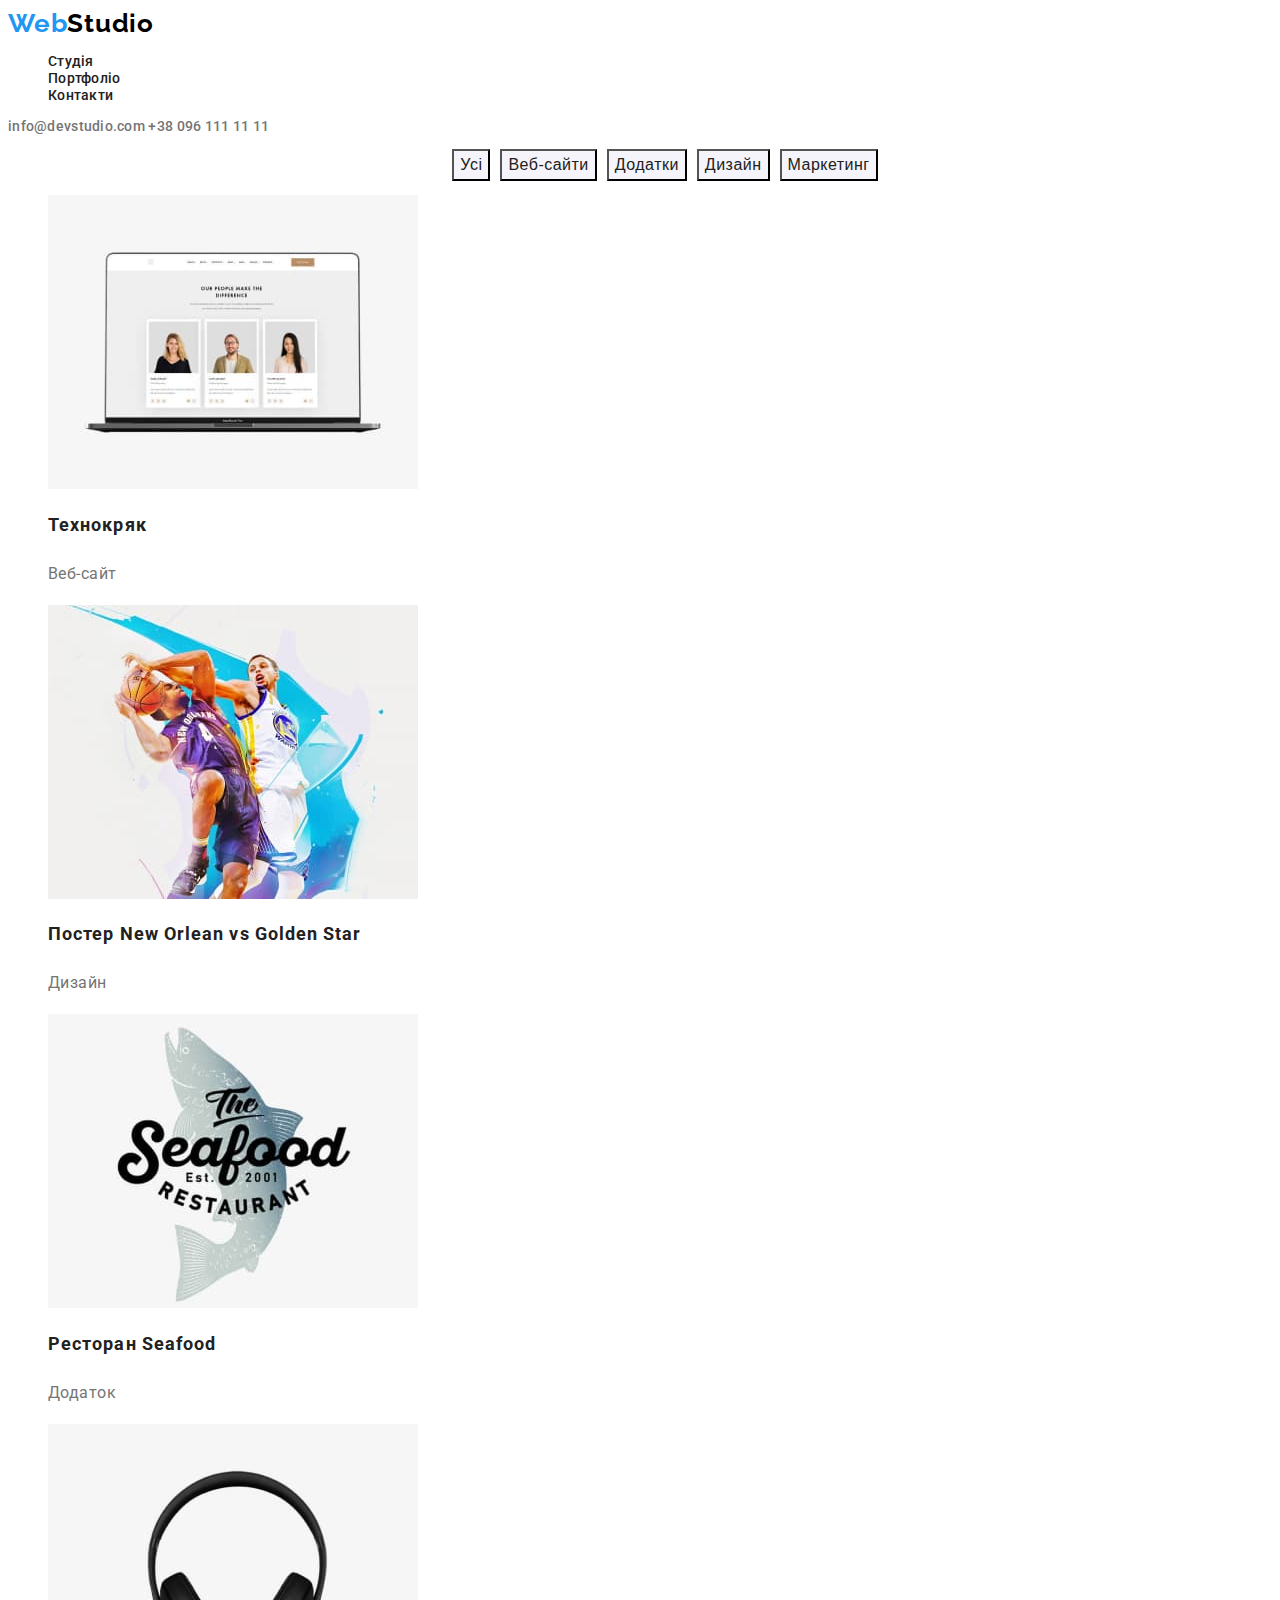
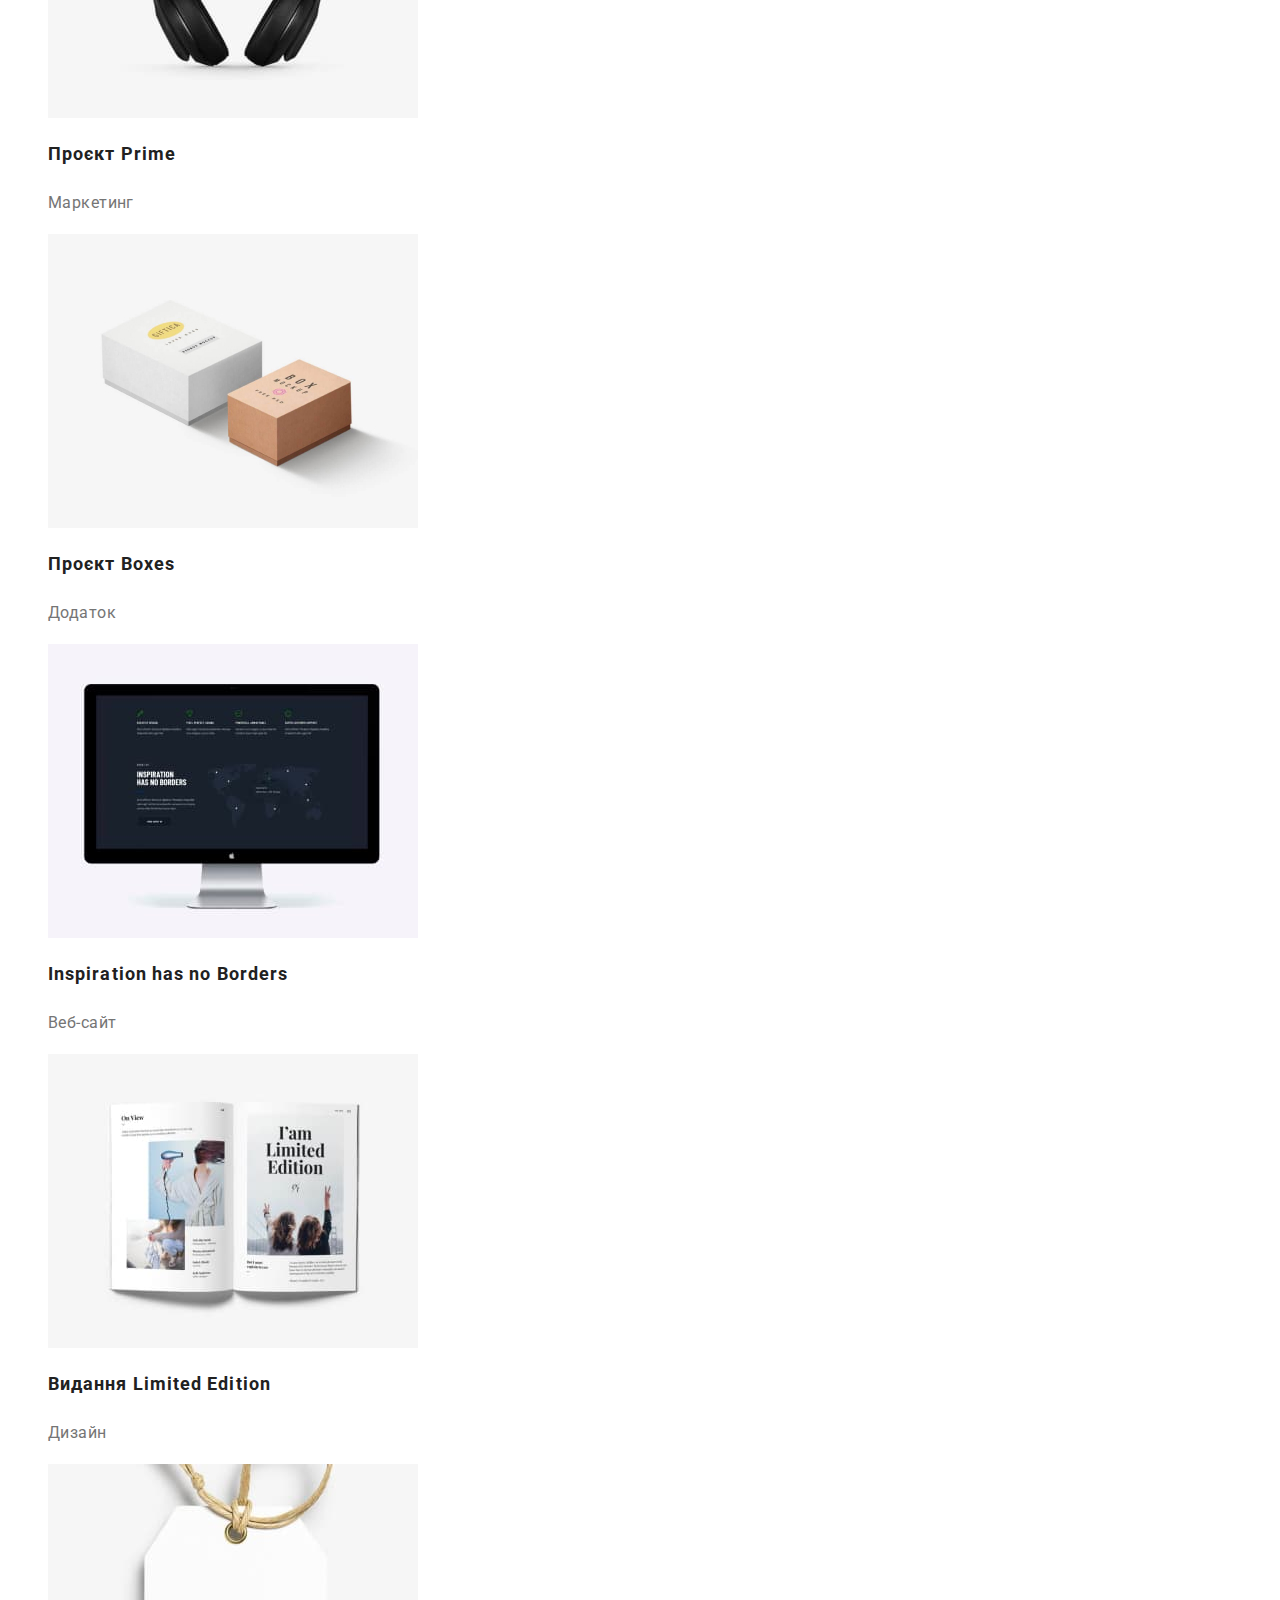
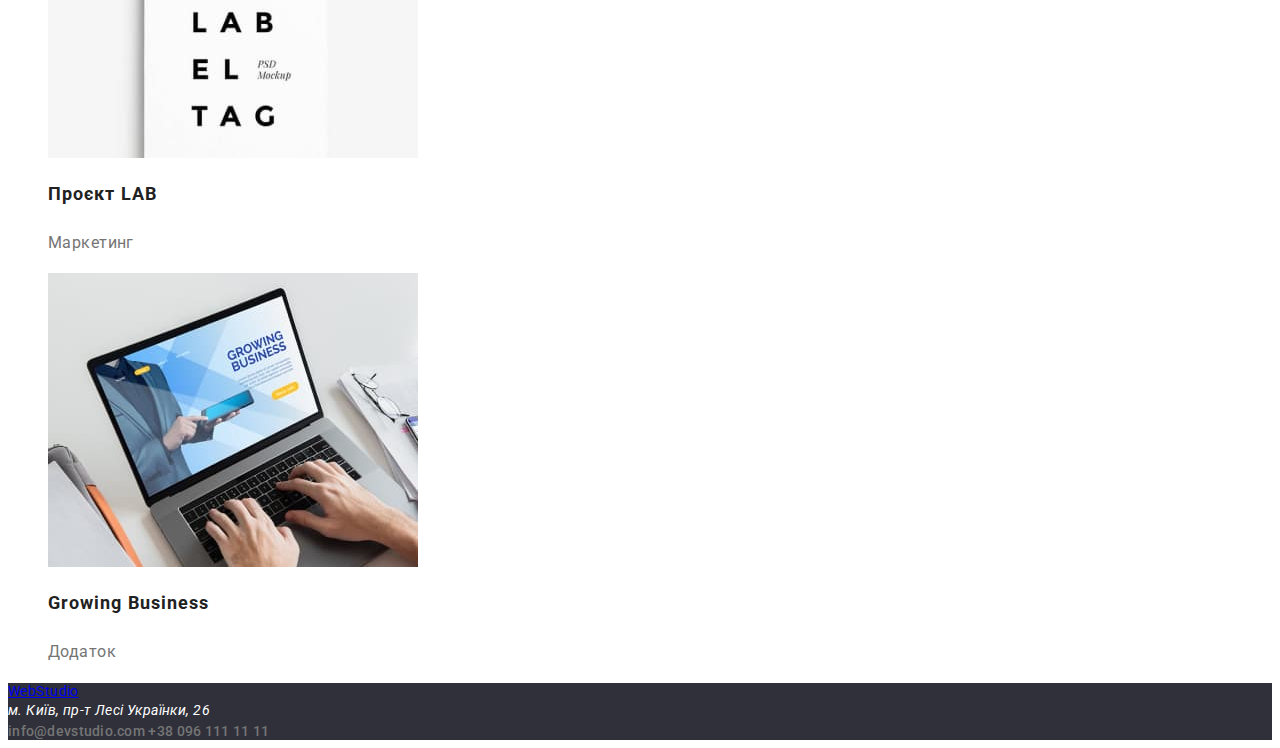
==== portfolio.html @ be431f07 "Update portfolio.html" ====
<!DOCTYPE html>
<html lang="en">
<head>
    <meta charset="UTF-8">
    <meta http-equiv="X-UA-Compatible" content="IE=edge">
    <meta name="viewport" content="width=device-width, initial-scale=1.0">
    <title>WebStudio</title>
    <link rel="preconnect" href="https://fonts.googleapis.com">
    <link rel="preconnect" href="https://fonts.gstatic.com" crossorigin>
    <link
        href="https://fonts.googleapis.com/css2?family=Montserrat:wght@400;700&family=Raleway:wght@700&family=Roboto:wght@400;500;700;900&display=swap"
        rel="stylesheet">
    <link rel="stylesheet" href="styles/styles.css">
</head>

<body>
    <!-- Header -->
    
<header>

    <a href="/" class="link"><span class="logo-web">Web</span><span class="logo-studio">Studio</span></a>

    <nav class="header-nav">
        <ul class="header-list list">
            <li class="header-item">
                <a class="header-link link" href="/">Студія</a>
            </li>
            <li class="header-item">
                <a class="header-link link" href="/goit-markup-hw-02/portfolio.html">Портфоліо</a>
            </li>
            <li class="header-item">
                <a class="header-link link" href="">Контакти</a>
            </li>
        </ul>
    </nav>

    <a class="header-mail link" href="mailto:info@devstudio.com">info@devstudio.com</a>
    <a class="header-tel link" href="tel:+380961111111">+38 096 111 11 11</a>

</header>
    
    <!-- Main -->
    
    <!-- Buttons -->
    
    <section >
        <ul class="list portfolio-buttons-list">
            <li>
                <button class="portfolio-bt" type="button">Усі</button>
            </li>
            <li>
                <button class="portfolio-bt" type="button">Веб-сайти</button>
            </li>
            <li>
                <button class="portfolio-bt" type="button">Додатки</button>
            </li>
            <li>
                <button class="portfolio-bt" type="button">Дизайн</button>
            </li>
            <li>
                <button class="portfolio-bt" type="button">Маркетинг</button>
            </li>
        </ul>
    
        <!-- Portfolio -->
    
        <ul class="portfolio-list">
            <li class="portfolio-item list">
                <a class="portfolio-link link" href="">
                    <img class="portfolio-img" src="img/technokryak.jpg" alt="технокряк" width="370" height="294">
                    <h2 class="portfolio-h2">Технокряк</h2>
                    <p class="portfolio-txt">Веб-сайт</p>
                </a>
            </li>
            <li class="portfolio-item list">
                <a class="portfolio-link link" href="">
                    <img class="portfolio-img" src="img/neworlean.jpg" alt="орлеан" width="370" height="294">
                    <h2 class="portfolio-h2">Постер New Orlean vs Golden Star</h2>
                    <p class="portfolio-txt" >Дизайн</p>
                </a>
            </li>
            <li class="portfolio-item list">
                <a class="portfolio-link link" href="">
                    <img class="portfolio-img" src="img/seafood.jpg" alt="їжа" width="370" height="294">
                    <h2 class="portfolio-h2">Ресторан Seafood</h2>
                    <p class="portfolio-txt">Додаток</p>
                </a>
            </li>
            <li class="portfolio-item list">
                <a class="portfolio-link link" href="">
                    <img class="portfolio-img" src="img/headset.jpg" alt="навушники" width="370" height="294">
                    <h2 class="portfolio-h2">Проєкт Prime</h2>
                    <p class="portfolio-txt">Маркетинг</p>
                </a>
            </li>
            <li class="portfolio-item list">
                <a class="portfolio-link link" href="">
                    <img class="portfolio-img" src="img/boxes.jpg" alt="коробки" width="370" height="294">
                    <h2 class="portfolio-h2">Проєкт Boxes</h2>
                    <p class="portfolio-txt">Додаток</p>
                </a>
            </li>
            <li class="portfolio-item list">
                <a class="portfolio-link link" href="">
                    <img class="portfolio-img" src="img/insperation.jpg" alt="натхнення" width="370" height="294">
                    <h2 class="portfolio-h2">Inspiration has no Borders</h2>
                    <p class="portfolio-txt">Веб-сайт</p>
                </a>
            </li>
            <li class="portfolio-item list">
                <a class="portfolio-link link" href="">
                    <img class="portfolio-img" src="img/limitededition.jpg" alt="видавництво" width="370" height="294">
                    <h2 class="portfolio-h2">Видання Limited Edition</h2>
                    <p class="portfolio-txt">Дизайн</p>
                </a>
            </li>
            <li class="portfolio-item list">
                <a class="portfolio-link link" href="">
                    <img class="portfolio-img" src="img/projectlab.jpg" alt="лаб" width="370" height="294">
                    <h2 class="portfolio-h2">Проєкт LAB</h2>
                    <p class="portfolio-txt">Маркетинг</p>
                </a>
            </li>
            <li class="portfolio-item list">
                <a class="portfolio-link link" href="">
                    <img class="portfolio-img" src="img/growingbusiness.jpg" alt="бізнес" width="370" height="294">
                    <h2 class="portfolio-h2">Growing Business</h2>
                    <p class="portfolio-txt">Додаток</p>
                </a>
            </li>
        </ul>
    
    </section>
    
    <!--Footer-->
    
<footer class="info-ft">
    <div>
        <a href="/">WebStudio</a>

        <address class="address-ft">м. Київ, пр-т Лесі Українки, 26</address>

        <a class="header-mail link" href="mailto:info@devstudio.com">info@devstudio.com</a>

        <a class="header-tel link" href="tel:+380961111111">+38 096 111 11 11</a>
    </div>
</footer>
    
</body>
</html>
---- styles/styles.css ----
/*------------------------------BODY------------------------------*/

body {font-family: "Roboto" , sans-serif;
font-size: 14px;
letter-spacing: 0.03em;
}

/*------------------------------GLOBAL------------------------------*/

.list {list-style: none;}

.link {text-decoration: none;}

/*------------------------------HEADER------------------------------*/


.logo-web {
    color: #2196F3;
    font-family: 'Raleway';
    font-style: normal;
    font-weight: 700;
    font-size: 26px;
    line-height: 1.19;
    letter-spacing: 0.03em;}
    
.logo-studio {
    font-family: 'Raleway';
    font-style: normal;
    font-weight: 700;
    font-size: 26px;
    line-height: 1.19;
    letter-spacing: 0.03em;
    color: #000000;
}

.header-link {  
    font-weight: 500;
    line-height: 1.14;
    letter-spacing: 0.02em;
    color: #212121;
}

.header-link:hover , .header-link:focus {color: #2196F3;}


.header-mail {
    font-weight: 500;
    line-height: 1.14;
    letter-spacing: 0.02em;
    color: #757575;
}

.header-mail:hover , .header-tel:hover {color: #2196F3; }



.header-tel {
    font-weight: 500;
    line-height: 1.14;
    letter-spacing: 0.02em;
    color: #757575;
}

.header-mail:focus, .header-tel:focus {color: #2196F3;}

/*------------------------------HERO------------------------------*/

.hero , .info-ft {background-color: #2F303A;}

.hero-h1 {
    font-weight: 900;
    font-size: 44px;
    line-height: 1.45;
    text-align: center;
    letter-spacing: 0.06em;
    text-transform: uppercase;
    color: #FFFFFF;
}

.hero-bt {
    background-color:#2196F3 ;
    margin: 0 auto;
    display: block;
    font-weight: 700;
    font-size: 16px;
    line-height: 1.8;
    letter-spacing: 0.06em;
    color: #FFFFFF;
}

/*------------------------------MAIN CONTENT------------------------------*/

.skills-list {list-style: none;}

.skills-h3 {
    font-weight: 700;
    line-height: 1.14;
    text-transform: uppercase;
    color: #212121;
}

.skills-p {
    font-weight: 400;
    line-height: 1.71;
    color: #757575;
}
    /*--------------ABOUT---------------*/

.about-h2 {
    font-weight: 700;
    font-size: 36px;
    line-height: 1.16;
    text-align: center;
    color: #212121;
}

/*------------------------------TEAM------------------------------*/

.team-h2 {
    font-weight: 700;
    font-size: 36px;
    line-height: 1.16;
    text-align: center;
    color: #212121;
} 

.team-h3 {
    font-weight: 500;
    font-size: 16px;
    line-height: 1.18;
    color: #212121;
}
.team-p {
    font-weight: 400;
    font-size: 16px;
    line-height: 1.18;
    color: #757575;}

/*------------------------------FOOTER------------------------------*/

 .address-ft {
    font-weight: 400;
    line-height: 1.71;
    color: #FFFFFF;}

/*------------------------------PORTFOLIO BUTTONS------------------------------*/

.portfolio-buttons-list {
    display: flex;
    flex-direction: row;
    justify-content: center;}

.portfolio-bt {
    background-color: #F5F4FA;
    margin-left: 10px;

    font-weight: 500;
    font-size: 16px;
    line-height: 1.62;
    text-align: center;
    letter-spacing: 0.03em;
    color: #212121;}

.portfolio-bt:focus {
    color: #FFFFFF;
    background-color: #2196F3}

.portfolio-bt:hover {color: #FFFFFF;
    background-color: #2196F3}



/*------------------------------PORTFOLIO------------------------------*/
.portfolio-h2 {
    font-weight: 700;
    font-size: 18px;
    line-height:2;
    letter-spacing: 0.06em;
    color: #212121;}
    
.portfolio-txt {

    font-weight: 400;
    font-size: 16px;
    line-height: 1.87;
    color: #757575;}
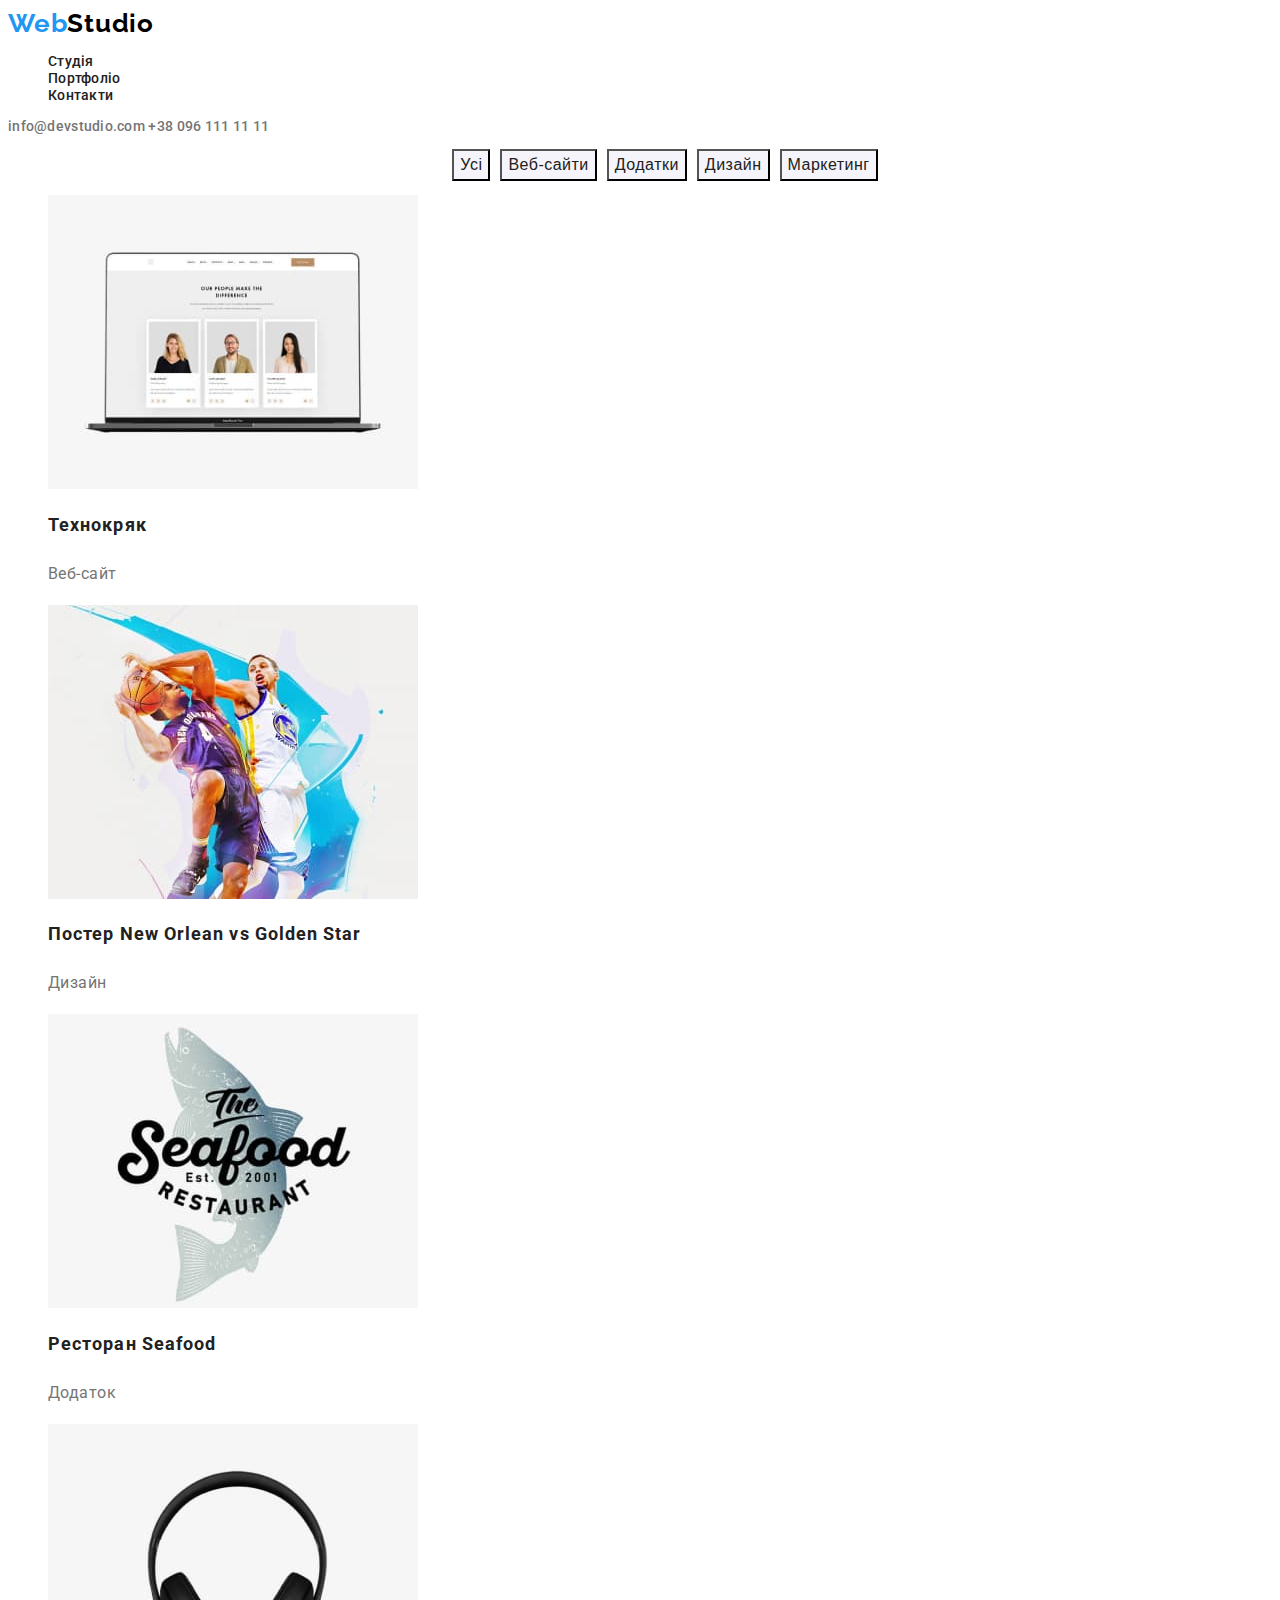
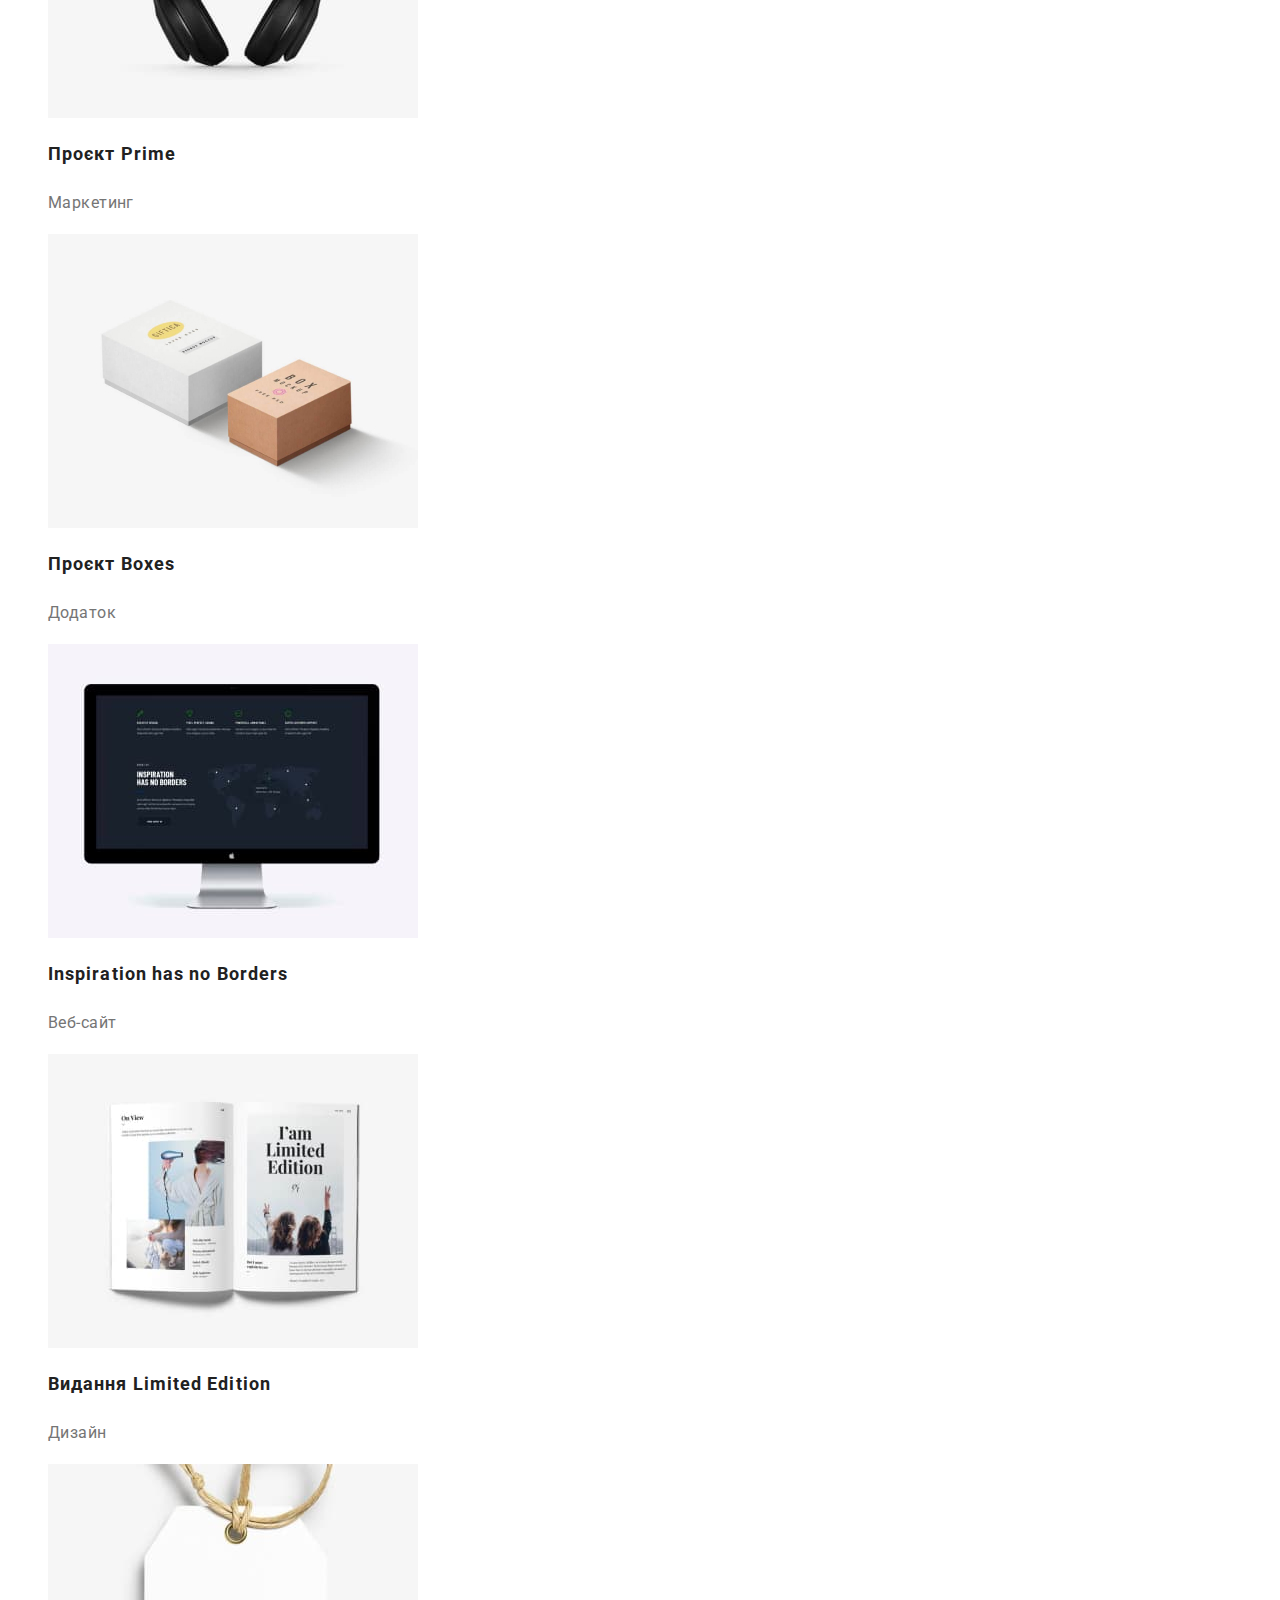
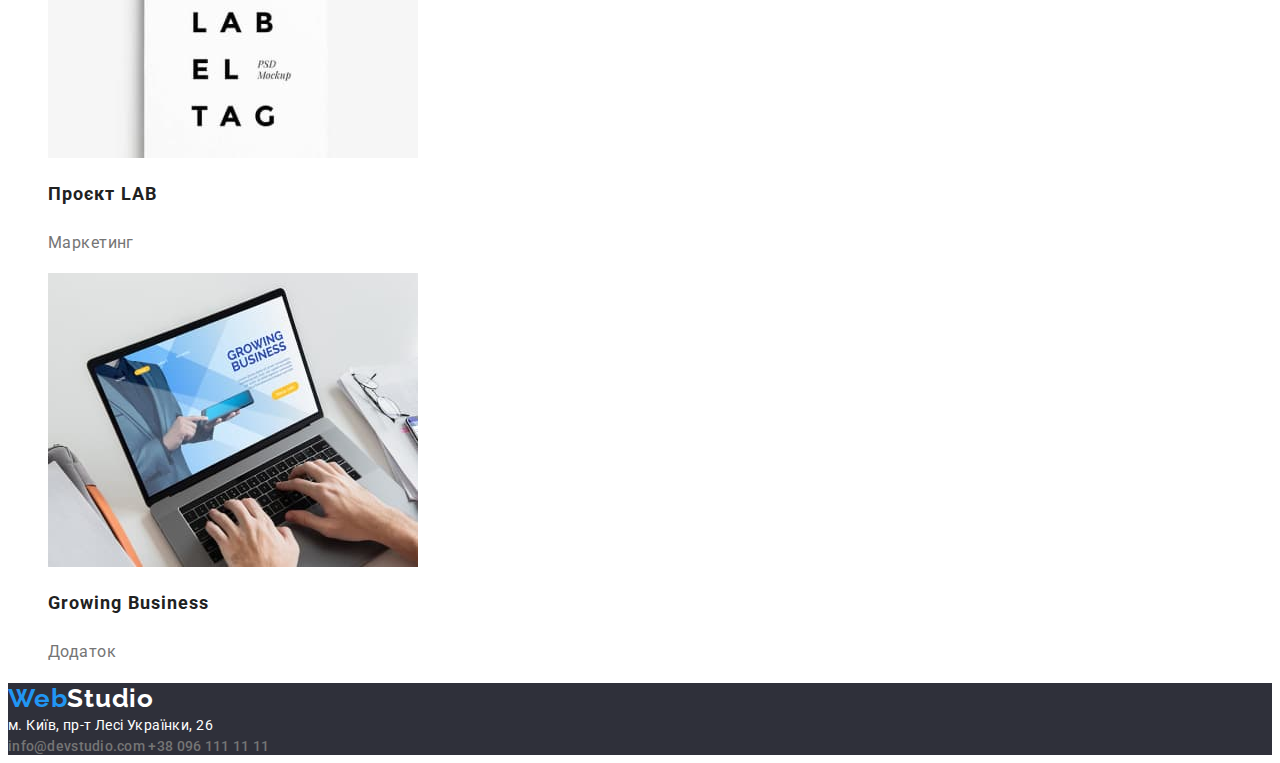
==== commit 28cc2a2a: "part1" ====
--- a/portfolio.html
+++ b/portfolio.html
@@ -23,7 +23,7 @@
     <nav class="header-nav">
         <ul class="header-list list">
             <li class="header-item">
-                <a class="header-link link" href="/">Студія</a>
+                <a class="header-link link" href="/goit-markup-hw-02/">Студія</a>
             </li>
             <li class="header-item">
                 <a class="header-link link" href="/goit-markup-hw-02/portfolio.html">Портфоліо</a>
@@ -136,7 +136,7 @@
     
 <footer class="info-ft">
     <div>
-        <a href="/">WebStudio</a>
+        <a href="/" class="link"><span class="logo-web">Web</span><span class="logo-studio">Studio</span></a>
 
         <address class="address-ft">м. Київ, пр-т Лесі Українки, 26</address>
 
--- a/styles/styles.css
+++ b/styles/styles.css
@@ -34,6 +34,15 @@
     color: #000000;
 }
 
+footer .logo-studio {
+    font-family: 'Raleway';
+    font-style: normal;
+    font-weight: 700;
+    font-size: 26px;
+    line-height: 1.19;
+    letter-spacing: 0.03em;
+    color: #FFFFFF;}
+
 .header-link {  
     font-weight: 500;
     line-height: 1.14;
@@ -79,15 +88,22 @@
 }
 
 .hero-bt {
-    background-color:#2196F3 ;
+    font-family: 'Roboto';
+    font-style: normal;
+    font-weight: 700;
+    font-size: 16px;
+    line-height: 1.87;
+
+    display: flex;
+    align-items: center;
+    text-align: center;
+    letter-spacing: 0.06em;
+
     margin: 0 auto;
     display: block;
-    font-weight: 700;
-    font-size: 16px;
-    line-height: 1.8;
-    letter-spacing: 0.06em;
+
     color: #FFFFFF;
-}
+    background-color: #2196F3;}
 
 /*------------------------------MAIN CONTENT------------------------------*/
 
@@ -97,40 +113,41 @@
     font-weight: 700;
     line-height: 1.14;
     text-transform: uppercase;
+    color: #212121;}
+
+.skills-p {
+    font-weight: 400;
+    line-height: 1.71;
+    color: #757575;}
+
+    /*--------------ABOUT---------------*/
+
+.about-h2 {
+    font-style: normal;
+    font-weight: 700;
+    font-size: 14px;
+    line-height: 1.16;
+    letter-spacing: 0.03em;
+    text-transform: uppercase;
+
     color: #212121;
 }
 
-.skills-p {
-    font-weight: 400;
-    line-height: 1.71;
-    color: #757575;
-}
-    /*--------------ABOUT---------------*/
-
-.about-h2 {
+/*------------------------------TEAM------------------------------*/
+
+.team-h2 {
     font-weight: 700;
     font-size: 36px;
     line-height: 1.16;
     text-align: center;
-    color: #212121;
-}
-
-/*------------------------------TEAM------------------------------*/
-
-.team-h2 {
-    font-weight: 700;
-    font-size: 36px;
-    line-height: 1.16;
-    text-align: center;
-    color: #212121;
-} 
+    color: #212121;} 
 
 .team-h3 {
     font-weight: 500;
     font-size: 16px;
     line-height: 1.18;
-    color: #212121;
-}
+    color: #212121;}
+
 .team-p {
     font-weight: 400;
     font-size: 16px;
@@ -140,9 +157,14 @@
 /*------------------------------FOOTER------------------------------*/
 
  .address-ft {
-    font-weight: 400;
+font-style: normal;
+    font-weight: 400;
+    font-size: 14px;
     line-height: 1.71;
+    letter-spacing: 0.03em;
     color: #FFFFFF;}
+
+    
 
 /*------------------------------PORTFOLIO BUTTONS------------------------------*/
 
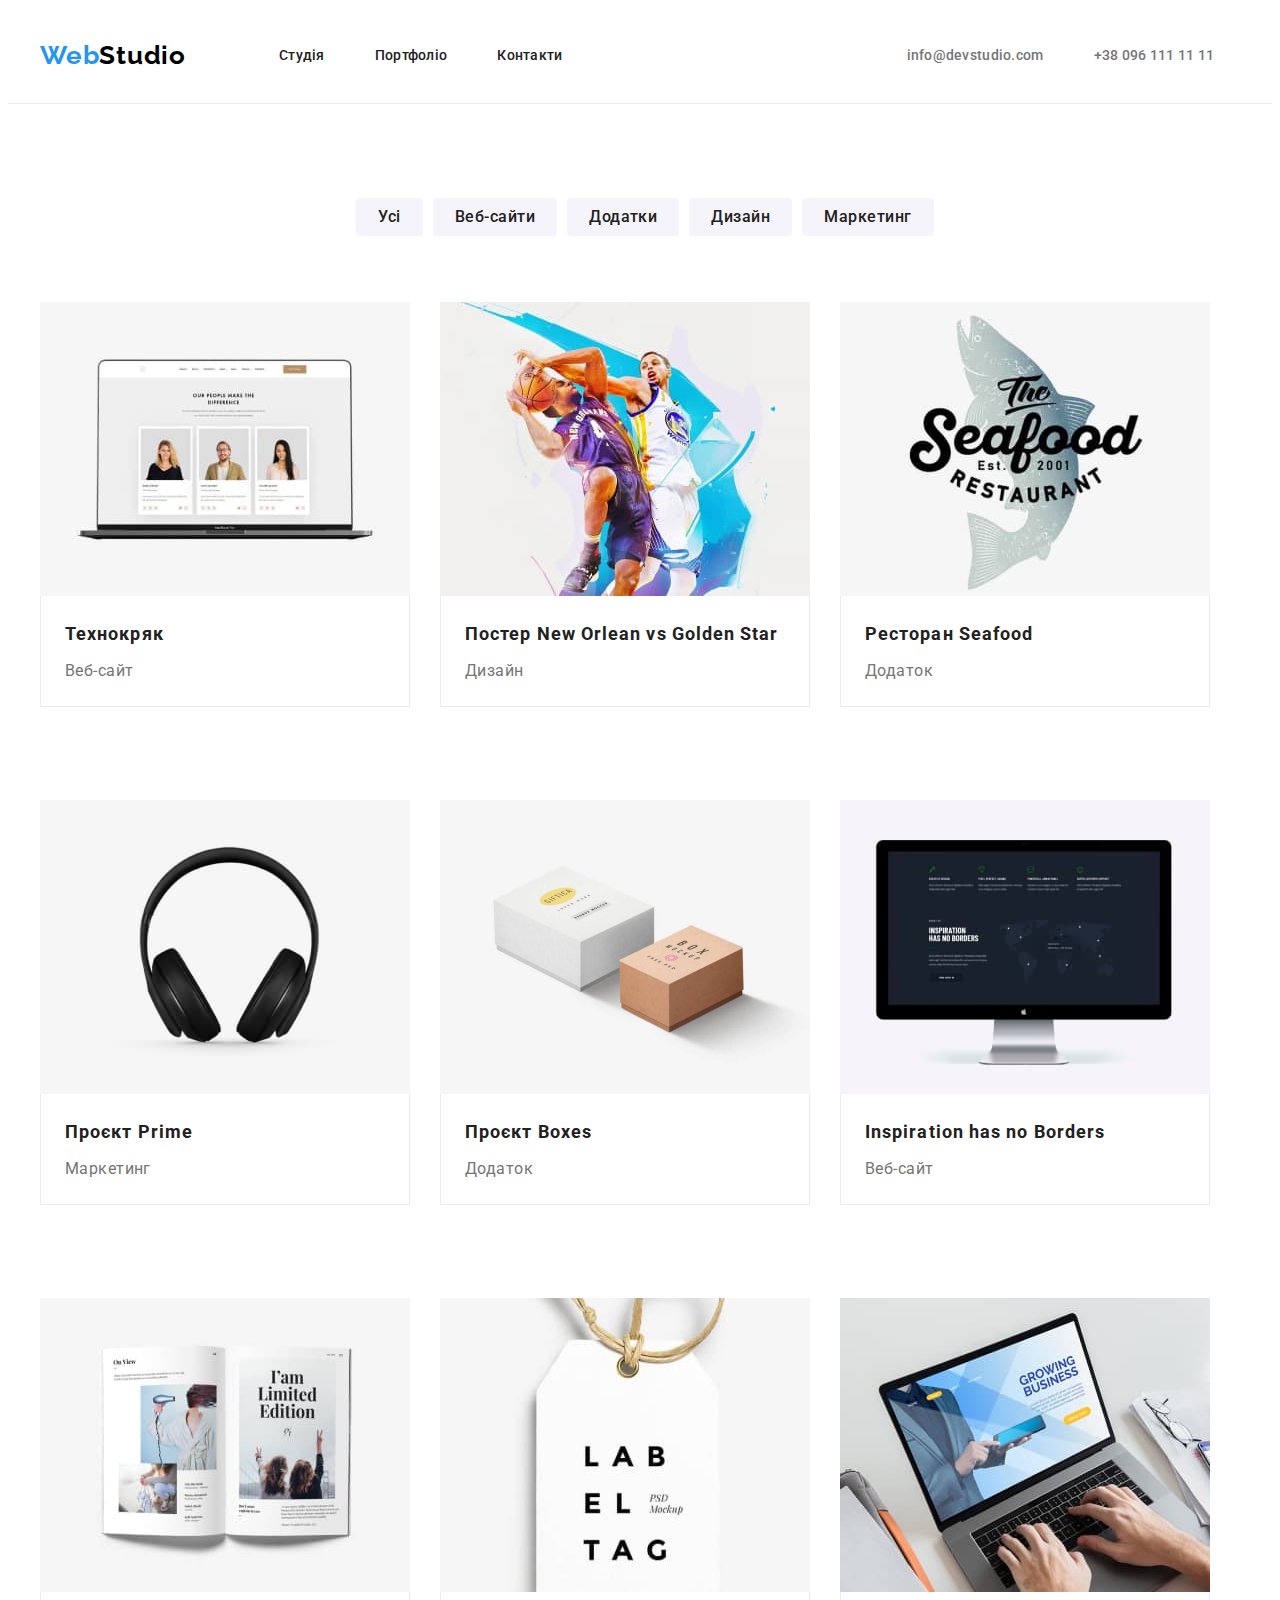
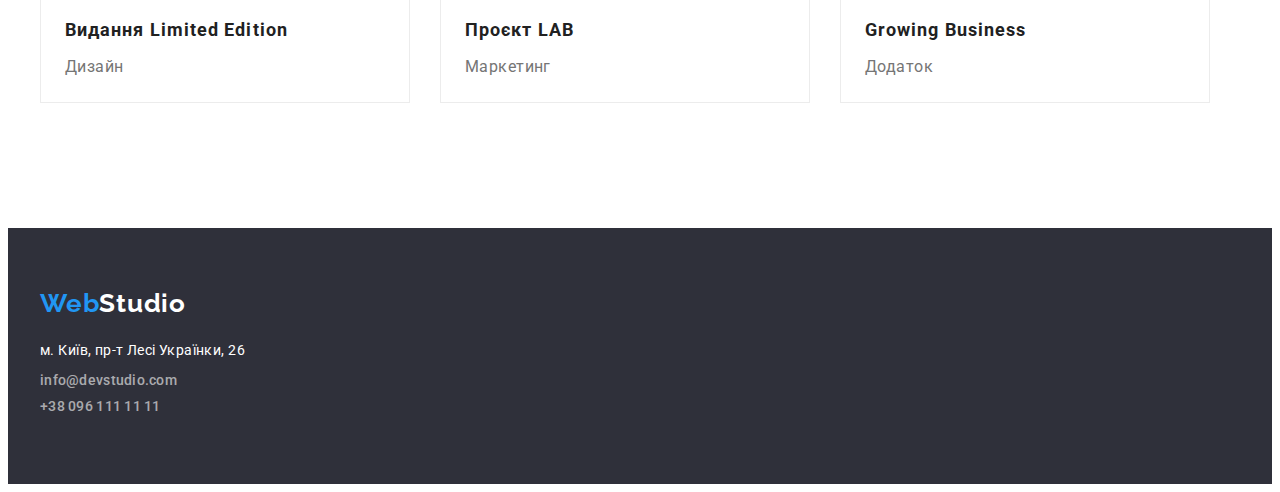
==== commit 92df23a4: "did my best sorry" ====
--- a/portfolio.html
+++ b/portfolio.html
@@ -7,6 +7,9 @@
     <title>WebStudio</title>
     <link rel="preconnect" href="https://fonts.googleapis.com">
     <link rel="preconnect" href="https://fonts.gstatic.com" crossorigin>
+    <link rel="stylesheet" href="https://cdnjs.cloudflare.com/ajax/libs/modern-normalize/1.1.0/modern-normalize.min.css"
+        integrity="sha512-wpPYUAdjBVSE4KJnH1VR1HeZfpl1ub8YT/NKx4PuQ5NmX2tKuGu6U/JRp5y+Y8XG2tV+wKQpNHVUX03MfMFn9Q=="
+        crossorigin="anonymous" referrerpolicy="no-referrer"/>
     <link
         href="https://fonts.googleapis.com/css2?family=Montserrat:wght@400;700&family=Raleway:wght@700&family=Roboto:wght@400;500;700;900&display=swap"
         rel="stylesheet">
@@ -18,32 +21,39 @@
     
 <header>
 
-    <a href="/" class="link"><span class="logo-web">Web</span><span class="logo-studio">Studio</span></a>
-
-    <nav class="header-nav">
-        <ul class="header-list list">
-            <li class="header-item">
-                <a class="header-link link" href="/goit-markup-hw-02/">Студія</a>
-            </li>
-            <li class="header-item">
-                <a class="header-link link" href="/goit-markup-hw-02/portfolio.html">Портфоліо</a>
-            </li>
-            <li class="header-item">
-                <a class="header-link link" href="">Контакти</a>
-            </li>
-        </ul>
-    </nav>
-
-    <a class="header-mail link" href="mailto:info@devstudio.com">info@devstudio.com</a>
-    <a class="header-tel link" href="tel:+380961111111">+38 096 111 11 11</a>
+    <div class="container">
+        <nav class="header-nav">
+            <ul class="header-list list">
+                <li class="logo-position">
+                    <a href="/" class="link"><span class="logo-web">Web</span><span class="logo-studio">Studio</span></a>
+                </li>
+                <li class="header-item">
+                    <a class="header-link link" href="/goit-markup-hw-02/">Студія</a>
+                </li>
+                <li class="header-item">
+                    <a class="header-link link" href="/goit-markup-hw-02/portfolio.html">Портфоліо</a>
+                </li>
+                <li class="header-item">
+                    <a class="header-link link" href="">Контакти</a>
+                </li>
+                <li>
+                    <a class="header-mail link" href="mailto:info@devstudio.com">info@devstudio.com</a>
+                </li>
+                <li>
+                    <a class="header-tel link" href="tel:+380961111111">+38 096 111 11 11</a>
+                </li>
+            </ul>
+        </nav>
+    
+    </div>
 
 </header>
     
-    <!-- Main -->
+<!-- Main -->
     
-    <!-- Buttons -->
+<!-- Buttons -->
     
-    <section >
+    <section class="button-portfolio-nav">
         <ul class="list portfolio-buttons-list">
             <li>
                 <button class="portfolio-bt" type="button">Усі</button>
@@ -61,71 +71,100 @@
                 <button class="portfolio-bt" type="button">Маркетинг</button>
             </li>
         </ul>
-    
-        <!-- Portfolio -->
-    
+    </section>
+
+<!-- Portfolio -->
+
+    <section class="gallery-section container">
         <ul class="portfolio-list">
             <li class="portfolio-item list">
                 <a class="portfolio-link link" href="">
                     <img class="portfolio-img" src="img/technokryak.jpg" alt="технокряк" width="370" height="294">
-                    <h2 class="portfolio-h2">Технокряк</h2>
-                    <p class="portfolio-txt">Веб-сайт</p>
+
+                    <div class="portfolio-description">
+                        <h2 class="portfolio-h2">Технокряк</h2>
+                        <p class="portfolio-txt">Веб-сайт</p>
+                    </div>
                 </a>
             </li>
             <li class="portfolio-item list">
                 <a class="portfolio-link link" href="">
                     <img class="portfolio-img" src="img/neworlean.jpg" alt="орлеан" width="370" height="294">
-                    <h2 class="portfolio-h2">Постер New Orlean vs Golden Star</h2>
-                    <p class="portfolio-txt" >Дизайн</p>
+
+                    <div class="portfolio-description">
+                        <h2 class="portfolio-h2">Постер New Orlean vs Golden Star</h2>
+                        <p class="portfolio-txt" >Дизайн</p>
+                    </div>
                 </a>
             </li>
             <li class="portfolio-item list">
                 <a class="portfolio-link link" href="">
                     <img class="portfolio-img" src="img/seafood.jpg" alt="їжа" width="370" height="294">
-                    <h2 class="portfolio-h2">Ресторан Seafood</h2>
-                    <p class="portfolio-txt">Додаток</p>
+
+                    <div class="portfolio-description">
+                        <h2 class="portfolio-h2">Ресторан Seafood</h2>
+                        <p class="portfolio-txt">Додаток</p>
+                    </div>
                 </a>
             </li>
             <li class="portfolio-item list">
                 <a class="portfolio-link link" href="">
                     <img class="portfolio-img" src="img/headset.jpg" alt="навушники" width="370" height="294">
-                    <h2 class="portfolio-h2">Проєкт Prime</h2>
-                    <p class="portfolio-txt">Маркетинг</p>
+
+                    <div class="portfolio-description">
+                        <h2 class="portfolio-h2">Проєкт Prime</h2>
+                        <p class="portfolio-txt">Маркетинг</p>
+                    </div>
                 </a>
             </li>
             <li class="portfolio-item list">
                 <a class="portfolio-link link" href="">
                     <img class="portfolio-img" src="img/boxes.jpg" alt="коробки" width="370" height="294">
-                    <h2 class="portfolio-h2">Проєкт Boxes</h2>
-                    <p class="portfolio-txt">Додаток</p>
+
+                    <div class="portfolio-description">
+                        <h2 class="portfolio-h2">Проєкт Boxes</h2>
+                        <p class="portfolio-txt">Додаток</p>
+                    </div>
                 </a>
             </li>
             <li class="portfolio-item list">
                 <a class="portfolio-link link" href="">
                     <img class="portfolio-img" src="img/insperation.jpg" alt="натхнення" width="370" height="294">
-                    <h2 class="portfolio-h2">Inspiration has no Borders</h2>
-                    <p class="portfolio-txt">Веб-сайт</p>
+
+                    <div class="portfolio-description">
+                        <h2 class="portfolio-h2">Inspiration has no Borders</h2>
+                        <p class="portfolio-txt">Веб-сайт</p>
+                    </div>
                 </a>
             </li>
             <li class="portfolio-item list">
                 <a class="portfolio-link link" href="">
                     <img class="portfolio-img" src="img/limitededition.jpg" alt="видавництво" width="370" height="294">
-                    <h2 class="portfolio-h2">Видання Limited Edition</h2>
-                    <p class="portfolio-txt">Дизайн</p>
+
+                    <div class="portfolio-description">
+                        <h2 class="portfolio-h2">Видання Limited Edition</h2>
+                        <p class="portfolio-txt">Дизайн</p>
+                    </div>
                 </a>
             </li>
             <li class="portfolio-item list">
                 <a class="portfolio-link link" href="">
                     <img class="portfolio-img" src="img/projectlab.jpg" alt="лаб" width="370" height="294">
-                    <h2 class="portfolio-h2">Проєкт LAB</h2>
-                    <p class="portfolio-txt">Маркетинг</p>
+
+                    <div class="portfolio-description">
+                        <h2 class="portfolio-h2">Проєкт LAB</h2>
+                        <p class="portfolio-txt">Маркетинг</p>
+                    </div>
                 </a>
             </li>
             <li class="portfolio-item list">
                 <a class="portfolio-link link" href="">
                     <img class="portfolio-img" src="img/growingbusiness.jpg" alt="бізнес" width="370" height="294">
-                    <h2 class="portfolio-h2">Growing Business</h2>
-                    <p class="portfolio-txt">Додаток</p>
+
+                    <div class="portfolio-description">
+                        <h2 class="portfolio-h2">Growing Business</h2>
+                        <p class="portfolio-txt">Додаток</p>
+                    </div>
                 </a>
             </li>
         </ul>
@@ -135,16 +174,25 @@
     <!--Footer-->
     
 <footer class="info-ft">
-    <div>
-        <a href="/" class="link"><span class="logo-web">Web</span><span class="logo-studio">Studio</span></a>
+    <div class="container">
+        <div class="footer-column">
+            <ul class="list">
+                <li class="logo-ft"><a href="/" class="link logo-position-ft"><span class="logo-web">Web</span><span
+                            class="logo-studio">Studio</span></a></li>
 
-        <address class="address-ft">м. Київ, пр-т Лесі Українки, 26</address>
+                <li class="contact-ft">
+                    <address class="address-ft ft">м. Київ, пр-т Лесі Українки, 26</address>
+                </li>
 
-        <a class="header-mail link" href="mailto:info@devstudio.com">info@devstudio.com</a>
+                <li class="contact-ft"><a class="header-mail ft link"
+                        href="mailto:info@devstudio.com">info@devstudio.com</a></li>
 
-        <a class="header-tel link" href="tel:+380961111111">+38 096 111 11 11</a>
+                <li class="contact-ft"><a class="header-tel ft link" href="tel:+380961111111">+38 096 111 11 11</a></li>
+            </ul>
+        </div>
     </div>
 </footer>
     
+
 </body>
 </html>--- a/styles/styles.css
+++ b/styles/styles.css
@@ -12,7 +12,48 @@
 
 .link {text-decoration: none;}
 
+p,
+h1,
+h2,
+h3,
+h4,
+h5,
+h6 {
+    margin: 0;
+}
+
+ul,
+ol {
+    margin: 0;
+    padding-left: 0;
+}
+
+button {
+    cursor: pointer;
+}
+
+address {
+    font-style: normal;
+}
+
+img {
+    display: block;
+}
+
+/*------------------------------CONTAINER------------------------------*/
+
+.container {
+    display: flex;
+    box-sizing: border-box;
+    margin: 0 auto;
+    width: 1200px;
+}
+
 /*------------------------------HEADER------------------------------*/
+
+.header-list {
+    display: flex;
+}
 
 
 .logo-web {
@@ -32,6 +73,7 @@
     line-height: 1.19;
     letter-spacing: 0.03em;
     color: #000000;
+    padding-right: 43px;
 }
 
 footer .logo-studio {
@@ -54,24 +96,34 @@
 
 
 .header-mail {
+
+    font-style: normal;
     font-weight: 500;
     line-height: 1.14;
     letter-spacing: 0.02em;
-    color: #757575;
-}
+    
+    color: #757575;}
+
+
 
 .header-mail:hover , .header-tel:hover {color: #2196F3; }
 
 
 
 .header-tel {
+
+    font-style: normal;
     font-weight: 500;
     line-height: 1.14;
     letter-spacing: 0.02em;
-    color: #757575;
-}
+
+    color: #757575;}
 
 .header-mail:focus, .header-tel:focus {color: #2196F3;}
+
+
+
+ 
 
 /*------------------------------HERO------------------------------*/
 
@@ -85,6 +137,8 @@
     letter-spacing: 0.06em;
     text-transform: uppercase;
     color: #FFFFFF;
+    padding-top: 200px;
+    padding-bottom: 30px; 
 }
 
 .hero-bt {
@@ -93,8 +147,6 @@
     font-weight: 700;
     font-size: 16px;
     line-height: 1.87;
-
-    display: flex;
     align-items: center;
     text-align: center;
     letter-spacing: 0.06em;
@@ -103,17 +155,24 @@
     display: block;
 
     color: #FFFFFF;
-    background-color: #2196F3;}
+    background-color: #2196F3;
+
+padding: 10px 32px;}
 
 /*------------------------------MAIN CONTENT------------------------------*/
 
-.skills-list {list-style: none;}
+.skills-list {list-style: none;
+    padding-top: 74px;
+padding-bottom: 94px;}
 
 .skills-h3 {
     font-weight: 700;
     line-height: 1.14;
+    letter-spacing: 0.03em;
     text-transform: uppercase;
-    color: #212121;}
+
+    color: #212121;;}
+
 
 .skills-p {
     font-weight: 400;
@@ -125,13 +184,14 @@
 .about-h2 {
     font-style: normal;
     font-weight: 700;
-    font-size: 14px;
+    font-size: 36px;
     line-height: 1.16;
     letter-spacing: 0.03em;
-    text-transform: uppercase;
-
+    text-align: center;
     color: #212121;
-}
+    padding-bottom: 50px;
+}
+
 
 /*------------------------------TEAM------------------------------*/
 
@@ -140,29 +200,36 @@
     font-size: 36px;
     line-height: 1.16;
     text-align: center;
-    color: #212121;} 
+    color: #212121;
+    padding-bottom: 50px;
+    padding-top: 94px;} 
 
 .team-h3 {
     font-weight: 500;
     font-size: 16px;
     line-height: 1.18;
-    color: #212121;}
+    color: #212121;
+    padding-top: 30px;}
 
 .team-p {
-    font-weight: 400;
     font-size: 16px;
     line-height: 1.18;
-    color: #757575;}
+    color: #757575;
+    padding-top: 10px;}
+
+
+        .team-list {padding-bottom: 94px;}
 
 /*------------------------------FOOTER------------------------------*/
 
  .address-ft {
-font-style: normal;
-    font-weight: 400;
-    font-size: 14px;
+    font-style: normal;
     line-height: 1.71;
     letter-spacing: 0.03em;
     color: #FFFFFF;}
+
+
+    footer .header-mail , footer .header-tel {color: rgba(255, 255, 255, 0.6);}
 
     
 
@@ -177,12 +244,17 @@
     background-color: #F5F4FA;
     margin-left: 10px;
 
+font-family: 'Roboto';
+    font-style: normal;
     font-weight: 500;
     font-size: 16px;
     line-height: 1.62;
+
     text-align: center;
     letter-spacing: 0.03em;
-    color: #212121;}
+
+    color: #212121;
+border: none;}
 
 .portfolio-bt:focus {
     color: #FFFFFF;
@@ -208,3 +280,125 @@
     line-height: 1.87;
     color: #757575;}
 
+
+/*------------------------------------------------------------------------------------------------------------------------*/
+/*------------------------------------------------------ HOMEWORK №3 -----------------------------------------------------*/
+/*------------------------------------------------------------------------------------------------------------------------*/
+
+
+.header-tel {
+    padding-left: 50px;
+}
+.header-mail {
+    padding-left: 344px;
+}
+
+.header-link {
+    padding-left: 50px;
+}
+
+.skills-list, .team-list, .about-list, .portfolio-list  {
+    column-gap: 30px;
+}
+
+.hero {
+    padding-bottom: 200px;
+    padding-left: 450px;
+    padding-right: 450px;
+    
+}
+
+header {
+    padding: 32px 0;
+    border-bottom: 1px solid #ECECEC;
+}
+
+
+.header-list {
+    align-items: center;
+}
+
+.ft {
+    padding: 0 0 0 0;
+}
+
+footer {
+   padding: 60px 0;
+}
+
+.logo-position-ft {
+    padding-bottom: 20px;
+}
+
+.logo-ft{
+    padding-bottom: 20px;
+}
+
+.contact-ft{
+   padding-bottom: 9px;  
+}
+
+.hero-bt {
+    border-radius: 4px;
+    box-shadow: 10px 16px #2F303A;
+    border: none;
+}
+
+/*---------------------------- PORTFOLIO----------------------------*/
+
+.portfolio-list {
+    display: flex;
+    flex-wrap: wrap;
+    row-gap: 30px;
+}
+
+.portfolio-item {
+    width: 370px;
+    height: 404px;
+}
+
+
+.gallery-section {
+    padding-bottom: 94px;
+}
+
+.portfolio-buttons-list {
+    padding-bottom: 34px;
+}
+
+.portfolio-bt {
+    border-radius: 4px;
+    row-gap: 8px;
+    padding: 6px 22px;
+}
+
+.portfolio-bt:hover{
+    border-radius: 4px;
+    box-shadow: 0 4px 8px -2px #2F303A;
+    border: none;
+}
+
+.portfolio-bt:focus {
+    border-radius: 4px;
+    box-shadow: 0 4px 8px -2px #2F303A;
+    border: none;
+}
+
+
+.button-portfolio-nav {
+    padding-top: 94px;
+}
+
+.portfolio-h2 {
+    padding-bottom: 4px;
+}
+
+.portfolio-item {
+    padding: 32px 0;
+}
+
+.portfolio-description {
+    border: 1px solid #ECECEC;
+    border-top: none;
+    padding: 20px 24px;
+}
